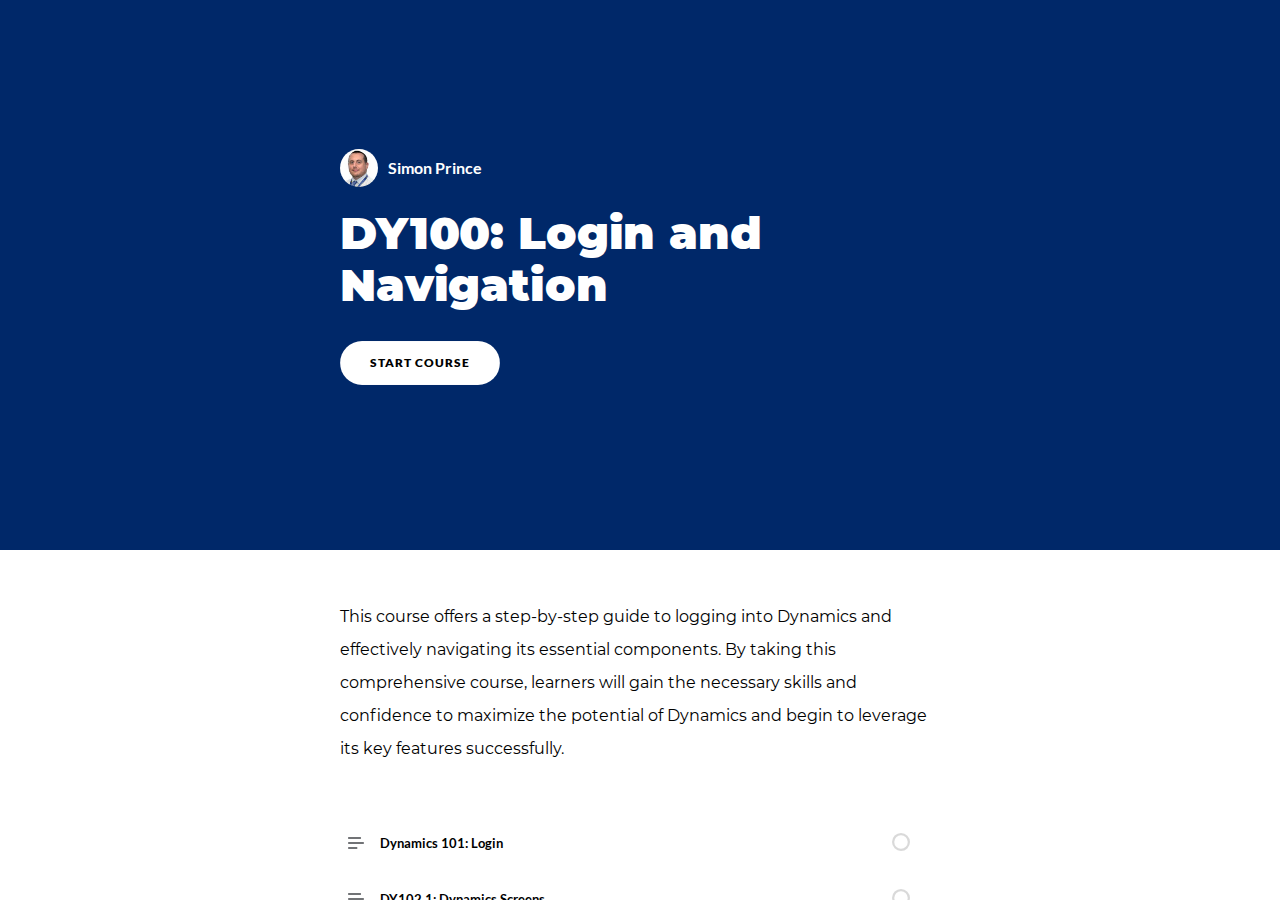
==== index.html @ d66a195f "Interactions" ====
<!DOCTYPE html>
<html lang="en" class="">
  <head>
    <meta http-equiv="X-UA-Compatible" content="IE=edge,chrome=1">
    <meta name="viewport" content="width=device-width, initial-scale=1">
    <meta charset="utf-8">

    <title>DY100: Login and Navigation</title>

    <link type="text/css" rel="stylesheet" href="lib/icomoon.css">
    <script type="text/javascript" src="lib/player-0.0.11.min.js"></script>
    <script type="text/javascript" src="lib/lzwcompress.js"></script>

    <!-- Resize Hack -->
    <script type="text/javascript">
      window.resizeTo(screen.width, screen.height);
    </script>
    
    <!--[if lt IE 9]>
    <script src="//html5shiv.googlecode.com/svn/trunk/html5.js"></script>
    <![endif]-->

    <script id="__ENTRY__" type="application/json">
      {".js":["rise/6231ed1c.js"]}
    </script>

    <script id="__REMOTE_ENTRIES__" type="application/json">
      {"mondrian":{".js":["mondrian/entry.js"]}}
    </script>

    <script>
      (function() {
        function load(manifest) {
          const p = []

          if (manifest['.css'] != null) {
            for (var idx = 0; idx < manifest['.css'].length; idx++) {
              p.push(new Promise((resolve, reject) => {
                var link = document.createElement('link')
                link.onload = resolve
                link.onerror = reject
                link.rel = 'stylesheet'
                link.href = 'lib/' + manifest['.css'][idx]
                document.body.appendChild(link)
              }))
            }
          }

          if (manifest['.js'] != null) {
            for (var idx = 0; idx < manifest['.js'].length; idx++) {
              p.push(new Promise((resolve, reject) => {
                var script = document.createElement('script')
                script.onload = resolve
                script.onerror = reject
                script.src = 'lib/' + manifest['.js'][idx]
                document.body.appendChild(script)
              }))
            }
          }

          return Promise.all(p)
        }

        function __loadEntry() {
          return load(JSON.parse(document.getElementById('__ENTRY__').textContent))
        }

        function __loadRemoteEntry(name) {
          const manifest = JSON.parse(document.getElementById('__REMOTE_ENTRIES__').textContent)
          if (manifest[name] == null) throw new Error(`Missing manifest for remote entry "${name}".`)
          return load(manifest[name])
        }

        window.__loadEntry = __loadEntry
        window.__loadRemoteEntry = __loadRemoteEntry
      })()
    </script>
  </head>
  <body>
    <style>
      .brand--head, .brand--head *   { font-family: 'Montserrat' !important; }
      .brand--body, .brand--body *   { font-family: 'Montserrat' !important; }
      .brand--lhead, .brand--lhead * { font-family: 'Montserrat' !important; }
      .brand--lbody, .brand--lbody * { font-family: 'Montserrat' !important; }
      .brand--ui, .brand--ui *       { font-family: 'Lato' !important; }

      .brand--beforeHead:before { font-family: 'Montserrat' !important; }
      .brand--afterHead:after { font-family: 'Montserrat' !important; }

      .brand--background        { background-color: #002869 !important; }
      .brand--background-all *  { background-color: #002869 !important; }
      .brand--border            { border-color: #002869 !important; }
      .brand--color             { color: #002869 !important; }
      .brand--color-all *       { color: #002869 !important; }
      .brand--shadow            { box-shadow: 0 0 0 0.2rem #002869 !important; }
      .brand--shadow-all *      { box-shadow: 0 0 0 0.2rem #002869 !important; }
      .brand--fill              { fill: #002869 !important; }
      .brand--stroke            { stroke: #002869 !important; }

      .brand--beforeBackground:before { background-color: #002869 !important; }
      .brand--beforeBorder:before     { border-color: #002869 !important; }
      .brand--beforeColor:before      { color: #002869 !important; }

      .brand--afterBackground:after { background-color: #002869 !important; }
      .brand--afterBorder:after     { border-color: #002869 !important; }
      .brand--afterColor:after      { color: #002869 !important; }

      /* should be applied to containers where links
         need to appear in brand color */
      .brand--linkColor a { color: #002869 !important; }

      /* should be applied to containers where links
         need to change to brand color on hover */
      .brand--linkColorHover a:hover { color: #002869 !important; }

      /* should be applied to any single element that
         needs to change color on hover */
      .brand--hoverColor:hover { color: #002869 !important; }

      /* TODO: probably need a way to create a 5-10% darker/lighter color */
      .brand--linkColor a:hover,
      .button.brand--background:hover { opacity: .65 !important; }

      @media (min-width: 47.9375em) { /* 768px */
        .brand--min768--background { background-color: #002869 !important; }
        .brand--min768--border     { border-color: #002869 !important; }
        .brand--min768--color      { color: #002869 !important; }
      }

      @media (max-width: 47.9375em) { /* 768px */
        .brand--max768--background { background-color: #002869 !important; }
        .brand--max768--border     { border-color: #002869 !important; }
        .brand--max768--color      { color: #002869 !important; }
      }
    </style>
    <div id="app"></div>
    <script type="text/javascript">
  (function(root) {
    window.labelSet = {"id":"ScJysyeZPJWNH2zrKbLJcflt","author":"aid|6488e846-7b22-4d20-b55b-e3c681767e3e","name":"English","defaultId":1,"defaultSet":true,"labels":{"result":"result","search":"search","results":"results","quizNext":"NEXT","tabGroup":"Tab","codeGroup":"Code","noResults":"No results for","noteGroup":"Note","quizScore":"Your score","quizStart":"START QUIZ","courseExit":"EXIT COURSE","courseHome":"Home","lessonName":"Lesson","quizSubmit":"SUBMIT","quoteGroup":"Quote","salutation":"👋 Bye!","a11yPDFIcon":"PDF file","a11yPPTIcon":"PowerPoint presentation","a11yRTFIcon":"Rich Text File","a11yZipIcon":"Zip file","buttonGroup":"Button","courseStart":"START COURSE","embedViewOn":"VIEW ON","exitMessage":"You may now leave this page.","quizCorrect":"Correct","quizPassing":"PASSING","quizRestart":"Restart","quizResults":"Quiz Results","a11yFileIcon":"File","a11yWordIcon":"Microsoft Word document","courseResume":"RESUME COURSE","processStart":"START","processSwipe":"Swipe to continue","quizContinue":"Continue","quizQuestion":"Question","a11yBlockCode":"Code","a11yExcelIcon":"Microsoft Excel spreadsheet","a11yMediaPlay":"Play","a11yMediaSeek":"Seek","a11yZoomImage":"Zoom image","courseDetails":"DETAILS","embedReadMore":"Read more","feedbackGroup":"Feedback","quizIncorrect":"Incorrect","quizTakeAgain":"TAKE AGAIN","sortingReplay":"REPLAY","a11yAnswerLive":"Your answer","a11yBlockEmbed":"Embedded Content","a11yMediaPause":"Pause","a11yPageMarker":"Top of page","a11yQuizFailed":"Failed","a11yQuizPassed":"Passed","a11ySearchOpen":"Open search menu","accordionGroup":"Accordion","embedLinkGroup":"Embedded web content","lessonComplete":"COMPLETE","statementGroup":"Statement","storylineGroup":"Storyline","a11yCorrectLive":"Correct answer","a11ySearchClose":"Close search menu","a11ySearchInput":"Search","a11yUnzoomImage":"Unzoom image","attachmentGroup":"File Attachment","embedPhotoGroup":"Embedded photo","embedVideoGroup":"Embedded video","playButtonLabel":"Play","processComplete":"Complete","processLandmark":"Process","processNextStep":"NEXT STEP","processStepName":"Step","seekSliderLabel":"Seek","sortingLandmark":"Sorting Activity","a11yAuthorPrefix":"By","a11yCarouselNext":"Next","a11yQuizFeedback":"Feedback","audioPlayerGroup":"Audio player","buttonStackGroup":"Button stack","embedPlayerGroup":"Embedded media player","lessonRestricted":"Lessons must be completed in order","pauseButtonLabel":"Pause","scenarioComplete":"Scenario Complete!","scenarioContinue":"CONTINUE","scenarioTryAgain":"TRY AGAIN","textOnImageGroup":"Text on image","timelineLandmark":"Timeline","urlEmbedLandmark":"URL/Embed","videoPlayerGroup":"Video player","a11yBlockChartBar":"Bar chart","a11yBlockChartPie":"Pie chart","a11yBlockTimeline":"Timeline","a11yRestrictedNav":"This lesson is currently unavailable","blocksClickToFlip":"Click to flip","blocksPreposition":"of","bulletedListGroup":"Bulleted list","checkboxListGroup":"Checkbox list","imageAndTextGroup":"Image and text","imageGalleryGroup":"Image gallery","lessonPreposition":"of","numberedListGroup":"Numbered list","processLessonName":"Lesson","processStartAgain":"START AGAIN","scenarioStartOver":"START OVER","a11yBlockChartLine":"Line chart","a11yBlockStoryline":"Storyline","courseSkipToLesson":"SKIP TO LESSON","flashcardBackLabel":"Flashcard back","flashcardGridGroup":"Flashcard grid","nextFlashCardLabel":"Next flashcard","a11yRegionNavLesson":"Navigation menu","a11yStatusContinued":"Continued","flashcardFrontLabel":"Flashcard front","flashcardStackGroup":"Flashcard stack","knowledgeCheckGroup":"Knowledge check","sortingCardsCorrect":"Cards Correct","a11yCarouselPrevious":"Previous","a11yGroupAudioPlayer":"Audio player","a11yGroupVideoPlayer":"Video player","a11yRegionMainLesson":"Lesson content","hamburgerButtonLabel":"Course Overview Sidebar","numberedDividerGroup":"Numbered divider","a11yRegionNavOverview":"Table of contents","lessonContentLandmark":"Lesson Content","lessonSidebarLandmark":"Lesson Sidebar","quizAnswerPlaceholder":"Type your answer here","a11yBlockFlashcardBack":"Back of card","a11yBlockFlashcardGrid":"Flashcard grid","a11yBlockQuoteCarousel":"Quote Carousel","a11yNavigationMenuOpen":"Open navigation menu","a11yRegionMainOverview":"Course overview","labeledGraphicLandmark":"Labeled Graphic","previousFlashCardLabel":"Previous flashcard","processStepPreposition":"of","a11yBlockFlashcardFront":"Front of card","a11yBlockFlashcardStack":"Flashcard carousel","a11yBlockKnowledgeCheck":"Knowledge check","a11yLabeledGraphicBlock":"Labeled graphic","a11yLabeledGraphicIconX":"X","a11yNavigationMenuClose":"Close navigation menu","overviewPageTitleSuffix":"Overview","quizAcceptableResponses":"Acceptable responses","quizRequirePassingScore":"Must pass quiz before continuing","timelineCardGroupPrefix":"Timeline Card","a11yBlockKnowledgeCheckM":"Knowledge check: Matching","a11yLabeledGraphicViewed":"Viewed","a11yBlockKnowledgeCheckMC":"Knowledge check: Multiple choice","a11yBlockKnowledgeCheckMR":"Knowledge check: Multiple response","a11yLabeledGraphicIconDot":"Dot","a11yLabeledGraphicIconPin":"Map pin","labeledGraphicBubbleLabel":"Labeled graphic bubble","labeledGraphicMarkerLabel":"Labeled graphic marker","a11yBlockKnowledgeCheckFIB":"Knowledge check: Fill in the blank","a11yLabeledGraphicIconPlus":"Plus","a11yLabeledGraphicUnviewed":"Not viewed","a11yLabeledGraphicIconCheck":"Check mark","a11yLabeledGraphicIconHeart":"Heart","a11yStatusAdditionalContent":"Additional content has been loaded","a11yLabeledGraphicIconArrowUp":"Up arrow","labeledGraphicNextMarkerLabel":"Next marker","a11yLabeledGraphicButtonMarker":"Marker","a11yLabeledGraphicIconQuestion":"Question mark","a11yQuizReviewCorrectlyChecked":"Correctly checked","a11yLabeledGraphicIconArrowDown":"Down arrow","a11yLabeledGraphicIconArrowLeft":"Left arrow","a11yQuizReviewCorrectlySelected":"Correctly selected","a11yLabeledGraphicIconArrowRight":"Right arrow","a11yQuizReviewCorrectlyUnchecked":"Correctly unchecked","a11yQuizReviewIncorrectlyChecked":"Incorrectly checked","a11yLabeledGraphicIconArrowUpLeft":"Up left arrow","a11yLabeledGraphicIconInformation":"Information","a11yQuizReviewCorrectlyUnselected":"Correctly unselected","a11yQuizReviewIncorrectlySelected":"Incorrectly selected","labeledGraphicPreviousMarkerLabel":"Previous marker","a11yLabeledGraphicIconArrowUpRight":"Up right arrow","a11yQuizReviewIncorrectlyUnchecked":"Incorrectly unchecked","a11yLabeledGraphicIconArrowDownLeft":"Down left arrow","a11yQuizReviewIncorrectlyUnselected":"Incorrectly unselected","a11yLabeledGraphicIconArrowDownRight":"Down right arrow","progressPieUnstarted":"Unstarted","progressPieCompleted":"Completed","progressPieClickToComplete":"Click to complete","progressPieClickToReset":"Click to reset","progressPieQuizFailed":"Failed"},"deleted":false,"createdAt":"2023-03-03T09:32:58.593Z","updatedAt":"2023-03-03T09:32:58.593Z","iso639Code":"en","transferredAt":null};
    window.courseData = "[base64]/[base64]/[base64]/[base64]";
    window.partnerContent = [];

    function isExport() {
      return true;
    }

    function resolvePath(path) {
      return ('assets/').concat(path);
    }

    function resolveFontPath(font) {
      return ('lib/fonts/').concat(font.key.split('/').reverse()[0]);
    }

    root.Runtime = {
      isExport: isExport,
      resolvePath: resolvePath,
      resolveFontPath: resolveFontPath
    };
  }(window));
</script>

    
    <script>__loadEntry()</script>
    
  </body>
</html>
---- lib/icomoon.css ----
@font-face {
	font-family: 'icomoon';
	src:  url('fonts/icomoon.ttf') format('truetype'),
				url('fonts/icomoon.woff') format('woff');
	font-weight: normal;
	font-style: normal;
}

[class^="icon-"], [class*=" icon-"] {
	/* use !important to prevent issues with browser extensions that change fonts */
	font-family: 'icomoon' !important;
	speak: none;
	font-style: normal;
	font-weight: normal;
	font-variant: normal;
	text-transform: none;
	line-height: 1;

	/* Better Font Rendering =========== */
	-webkit-font-smoothing: antialiased;
	-moz-osx-font-smoothing: grayscale;
}

.icon-edit-author-name:before {
	content: "\e976";
}
.icon-lock:before {
	content: "\e977";
}
.icon-checkmark-valid:before {
	content: "\e95d";
}
.icon-close-media-panel:before {
	content: "\e95e";
}
.icon-trash4:before {
	content: "\e95f";
}
.icon-x-invalid-url:before {
	content: "\e960";
}
.icon-attach2:before {
	content: "\e961";
}
.icon-bold:before {
	content: "\e962";
}
.icon-fontcolor:before {
	content: "\e963";
}
.icon-fontsize:before {
	content: "\e964";
}
.icon-italic:before {
	content: "\e965";
}
.icon-link:before {
	content: "\e966";
}
.icon-orderedlist:before {
	content: "\e967";
}
.icon-quote:before {
	content: "\e968";
}
.icon-unorderedlist:before {
	content: "\e969";
}
.icon-feedback:before {
	content: "\e910";
}
.icon-review:before {
	content: "\e911";
}
.icon-customizable:before {
	content: "\e908";
}
.icon-design:before {
	content: "\e909";
}
.icon-interactions:before {
	content: "\e90a";
}
.icon-questions:before {
	content: "\e90b";
}
.icon-scenarios2:before {
	content: "\e90c";
}
.icon-slides:before {
	content: "\e90d";
}
.icon-desktop:before {
	content: "\e902";
}
.icon-expressions:before {
	content: "\e903";
}
.icon-poses:before {
	content: "\e904";
}
.icon-retina:before {
	content: "\e905";
}
.icon-scenarios:before {
	content: "\e906";
}
.icon-transparency:before {
	content: "\e907";
}
.icon-Master-01:before {
	content: "\e934";
}
.icon-Master-02:before {
	content: "\e93a";
}
.icon-Master-03:before {
	content: "\e939";
}
.icon-Master-04:before {
	content: "\e936";
}
.icon-Master-05:before {
	content: "\e93b";
}
.icon-Master-06:before {
	content: "\e935";
}
.icon-Master-07:before {
	content: "\e937";
}
.icon-Master-08:before {
	content: "\e938";
}
.icon-Master-09:before {
	content: "\e922";
}
.icon-Master-10:before {
	content: "\e926";
}
.icon-Master-11:before {
	content: "\e924";
}
.icon-Master-12:before {
	content: "\e928";
}
.icon-Master-13:before {
	content: "\e923";
}
.icon-Master-14:before {
	content: "\e925";
}
.icon-Master-15:before {
	content: "\e929";
}
.icon-Master-16:before {
	content: "\e927";
}
.icon-Master-17:before {
	content: "\e92b";
}
.icon-Master-18:before {
	content: "\e92c";
}
.icon-Master-19:before {
	content: "\e92d";
}
.icon-Master-20:before {
	content: "\e92e";
}
.icon-Master-21:before {
	content: "\e92f";
}
.icon-Master-22:before {
	content: "\e930";
}
.icon-Master-23:before {
	content: "\e931";
}
.icon-Master-24:before {
	content: "\e932";
}
.icon-Master-25:before {
	content: "\e933";
}
.icon-Master-26:before {
	content: "\e92a";
}
.icon-check-circle:before {
	content: "\e803";
}
.icon-trash:before {
	content: "\e804";
}
.icon-rotation:before {
	content: "\e91a";
}
.icon-vector:before {
	content: "\e91b";
}
.icon-mute:before {
	content: "\e90e";
}
.icon-volume:before {
	content: "\e90f";
}
.icon-logo:before {
	content: "\e805";
}
.icon-share:before {
	content: "\e801";
}
.icon-sorting:before {
	content: "\e91c";
}
.icon-more:before {
	content: "\e91d";
}
.icon-copy:before {
	content: "\e951";
}
.icon-clock:before {
	content: "\e915";
}
.icon-quotes-left:before {
	content: "\e918";
}
.icon-list-numbered:before {
	content: "\e916";
}
.icon-list2:before {
	content: "\e917";
}
.icon-plus:before {
	content: "\e60a";
}
.icon-info:before {
	content: "\e974";
}
.icon-cross:before {
	content: "\e913";
}
.icon-checkmark:before {
	content: "\e975";
}
.icon-arrow-up2:before {
	content: "\e959";
}
.icon-arrow-down2:before {
	content: "\e95a";
}
.icon-sort-alpha-asc:before {
	content: "\e912";
}
.icon-rtf:before {
	content: "\e94b";
}
.icon-doc:before {
	content: "\e94a";
}
.icon-pdf:before {
	content: "\e94c";
}
.icon-ppt:before {
	content: "\e94d";
}
.icon-file:before {
	content: "\e94e";
}
.icon-xls:before {
	content: "\e94f";
}
.icon-zip:before {
	content: "\e950";
}
.icon-file-alt:before {
	content: "\e944";
}
.icon-doc-alt:before {
	content: "\e943";
}
.icon-pdf-alt:before {
	content: "\e945";
}
.icon-ppt-alt:before {
	content: "\e946";
}
.icon-rtf-alt:before {
	content: "\e947";
}
.icon-xls-alt:before {
	content: "\e948";
}
.icon-zip-alt:before {
	content: "\e949";
}
.icon-attach:before {
	content: "\e942";
}
.icon-reload:before {
	content: "\e941";
}
.icon-trash2:before {
	content: "\e60d";
}
.icon-arrow-left:before {
	content: "\e608";
}
.icon-arrow-right:before {
	content: "\e609";
}
.icon-check-alt:before {
	content: "\e606";
}
.icon-password-view:before {
	content: "\e972";
}
.icon-password-hide:before {
	content: "\e973";
}
.icon-view-grid:before {
	content: "\e96c";
}
.icon-grid-view:before {
	content: "\e96c";
}
.icon-view-list:before {
	content: "\e96d";
}
.icon-list-view:before {
	content: "\e96d";
}
.icon-blocks:before {
	content: "\e95b";
}
.icon-list3:before {
	content: "\e95c";
}
.icon-export:before {
	content: "\e958";
}
.icon-screencast:before {
	content: "\e957";
}
.icon-cursor:before {
	content: "\e956";
}
.icon-documents:before {
	content: "\e952";
}
.icon-duplicate:before {
	content: "\e952";
}
.icon-trash3:before {
	content: "\e953";
}
.icon-Article:before {
	content: "\e93c";
}
.icon-Interaction:before {
	content: "\e93d";
}
.icon-Quiz:before {
	content: "\e93e";
}
.icon-Video:before {
	content: "\e93f";
}
.icon-trashcan:before {
	content: "\e921";
}
.icon-marker_style:before {
	content: "\e920";
}
.icon-photo:before {
	content: "\e91f";
}
.icon-microphone:before {
	content: "\e91e";
}
.icon-plus2:before {
	content: "\e800";
}
.icon-processing:before {
	content: "\e607";
}
.icon-menu:before {
	content: "\e602";
}
.icon-headset:before {
	content: "\e603";
}
.icon-list:before {
	content: "\e604";
}
.icon-video:before {
	content: "\e605";
}
.icon-mail:before {
	content: "\e954";
}
.icon-remove:before {
	content: "\e955";
}
.icon-up-level-2:before {
	content: "\e96e";
}
.icon-up-level-list-2:before {
	content: "\e96f";
}
.icon-plus-circle:before {
	content: "\e802";
}
.icon-up-level:before {
	content: "\e970";
}
.icon-up-level-list:before {
	content: "\e971";
}
.icon-eye:before {
	content: "\e96b";
}
.icon-tick:before {
	content: "\e900";
}
.icon-check:before {
	content: "\e901";
}
.icon-link-alt:before {
	content: "\e919";
}
.icon-chevron-down:before {
	content: "\e60b";
}
.icon-chevron-up:before {
	content: "\e60c";
}
.icon-chevron-left:before {
	content: "\e600";
}
.icon-chevron:before {
	content: "\e601";
}
.icon-chevron-right:before {
	content: "\e601";
}
.icon-close-small:before {
	content: "\e940";
}
.icon-pie-chart:before {
	content: "\e914";
}
.icon-alert:before {
	content: "\e96a";
}
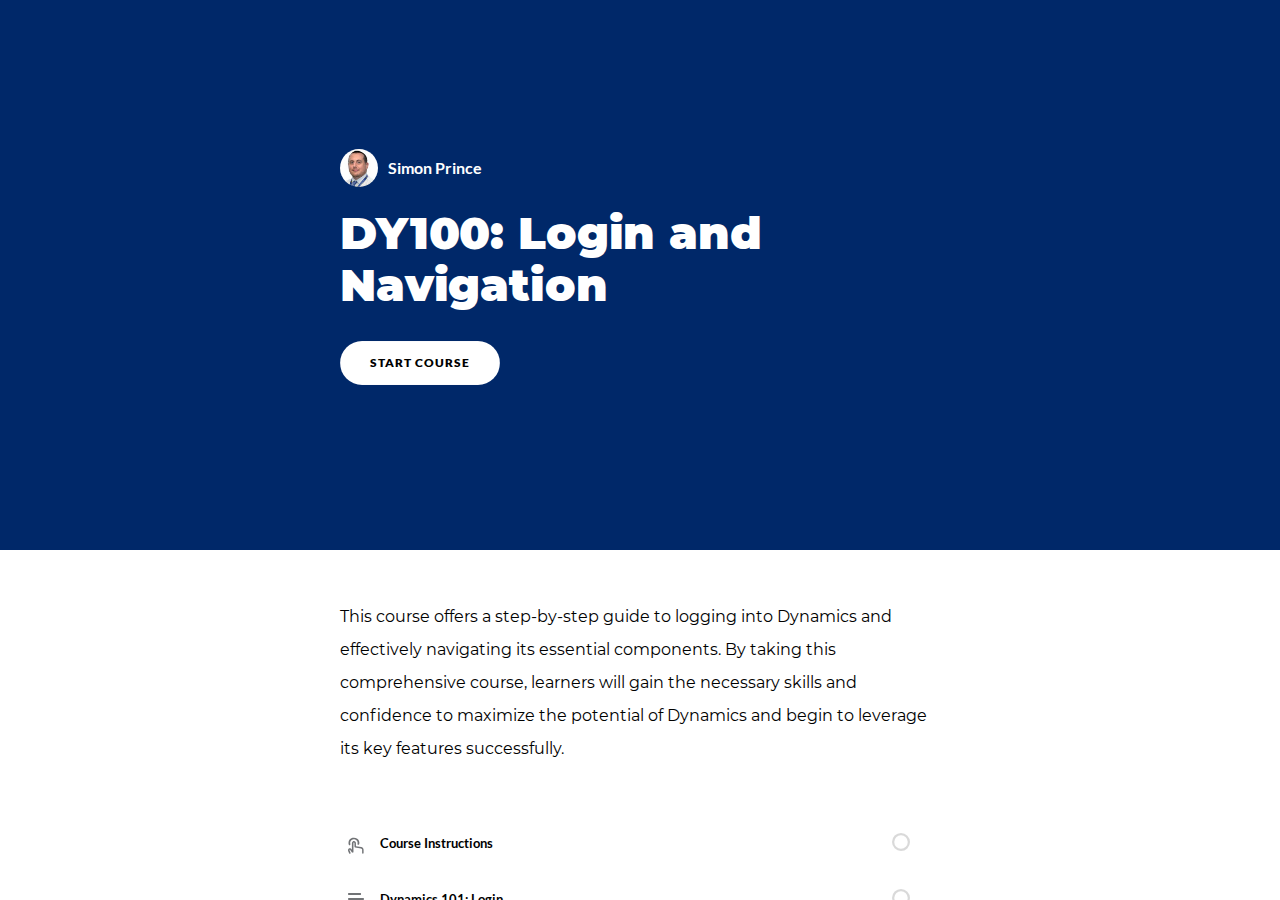
==== commit c04e0190: "Important Task Update" ====
--- a/index.html
+++ b/index.html
@@ -21,7 +21,7 @@
     <![endif]-->
 
     <script id="__ENTRY__" type="application/json">
-      {".js":["rise/6231ed1c.js"]}
+      {".js":["rise/0a77ea4e.js"]}
     </script>
 
     <script id="__REMOTE_ENTRIES__" type="application/json">
@@ -30,7 +30,9 @@
 
     <script>
       (function() {
-        function load(manifest) {
+        const jsonp = {}
+
+        function loadModule(manifest) {
           const p = []
 
           if (manifest['.css'] != null) {
@@ -61,83 +63,73 @@
           return Promise.all(p)
         }
 
+        function deserialize(str) {
+          const buffer = Uint8Array.from(atob(str), c => c.charCodeAt(0))
+          const json = new TextDecoder().decode(buffer)
+          const result = JSON.parse(json)
+          return result
+        }
+
         function __loadEntry() {
-          return load(JSON.parse(document.getElementById('__ENTRY__').textContent))
+          return loadModule(JSON.parse(document.getElementById('__ENTRY__').textContent))
         }
 
         function __loadRemoteEntry(name) {
           const manifest = JSON.parse(document.getElementById('__REMOTE_ENTRIES__').textContent)
           if (manifest[name] == null) throw new Error(`Missing manifest for remote entry "${name}".`)
-          return load(manifest[name])
+          return loadModule(manifest[name])
+        }
+        
+        async function __loadJsonp(id, path) {
+          try {
+            return await new Promise((resolve, reject) => {
+              try {
+                jsonp[id] = resolve
+                const script = document.createElement('script')
+                script.onerror = reject
+                script.src = `./${path}`
+                document.head.appendChild(script)
+              } catch (err) {
+                reject(err)
+              }
+            })
+          } finally {
+            delete jsonp[id]
+          }
+        }
+
+        function __resolveJsonp(id, data) {
+          const resolve = jsonp[id]
+          if (typeof resolve !== 'function') {
+            throw new Error(`Could not load JSONP "${id}"`)
+          }
+          resolve(data)
+        }
+
+        async function __fetchCourse(name) {
+          name = name ?? window.i18n.default
+          if (!window.i18n.available.includes(name)) {
+            console.warn(`Could not load locale "${name}"`)
+            name = window.i18n.available[0]
+          }
+          const encoded = await __loadJsonp(`course:${name}`, `locales/${name}.js`)
+          const courseData = deserialize(encoded)
+          return courseData
         }
 
         window.__loadEntry = __loadEntry
         window.__loadRemoteEntry = __loadRemoteEntry
+        window.__loadJsonp = __loadJsonp
+        window.__resolveJsonp = __resolveJsonp
+        window.__fetchCourse = __fetchCourse
       })()
     </script>
   </head>
   <body>
-    <style>
-      .brand--head, .brand--head *   { font-family: 'Montserrat' !important; }
-      .brand--body, .brand--body *   { font-family: 'Montserrat' !important; }
-      .brand--lhead, .brand--lhead * { font-family: 'Montserrat' !important; }
-      .brand--lbody, .brand--lbody * { font-family: 'Montserrat' !important; }
-      .brand--ui, .brand--ui *       { font-family: 'Lato' !important; }
-
-      .brand--beforeHead:before { font-family: 'Montserrat' !important; }
-      .brand--afterHead:after { font-family: 'Montserrat' !important; }
-
-      .brand--background        { background-color: #002869 !important; }
-      .brand--background-all *  { background-color: #002869 !important; }
-      .brand--border            { border-color: #002869 !important; }
-      .brand--color             { color: #002869 !important; }
-      .brand--color-all *       { color: #002869 !important; }
-      .brand--shadow            { box-shadow: 0 0 0 0.2rem #002869 !important; }
-      .brand--shadow-all *      { box-shadow: 0 0 0 0.2rem #002869 !important; }
-      .brand--fill              { fill: #002869 !important; }
-      .brand--stroke            { stroke: #002869 !important; }
-
-      .brand--beforeBackground:before { background-color: #002869 !important; }
-      .brand--beforeBorder:before     { border-color: #002869 !important; }
-      .brand--beforeColor:before      { color: #002869 !important; }
-
-      .brand--afterBackground:after { background-color: #002869 !important; }
-      .brand--afterBorder:after     { border-color: #002869 !important; }
-      .brand--afterColor:after      { color: #002869 !important; }
-
-      /* should be applied to containers where links
-         need to appear in brand color */
-      .brand--linkColor a { color: #002869 !important; }
-
-      /* should be applied to containers where links
-         need to change to brand color on hover */
-      .brand--linkColorHover a:hover { color: #002869 !important; }
-
-      /* should be applied to any single element that
-         needs to change color on hover */
-      .brand--hoverColor:hover { color: #002869 !important; }
-
-      /* TODO: probably need a way to create a 5-10% darker/lighter color */
-      .brand--linkColor a:hover,
-      .button.brand--background:hover { opacity: .65 !important; }
-
-      @media (min-width: 47.9375em) { /* 768px */
-        .brand--min768--background { background-color: #002869 !important; }
-        .brand--min768--border     { border-color: #002869 !important; }
-        .brand--min768--color      { color: #002869 !important; }
-      }
-
-      @media (max-width: 47.9375em) { /* 768px */
-        .brand--max768--background { background-color: #002869 !important; }
-        .brand--max768--border     { border-color: #002869 !important; }
-        .brand--max768--color      { color: #002869 !important; }
-      }
-    </style>
     <div id="app"></div>
     <script type="text/javascript">
   (function(root) {
-    window.labelSet = {"id":"ScJysyeZPJWNH2zrKbLJcflt","author":"aid|6488e846-7b22-4d20-b55b-e3c681767e3e","name":"English","defaultId":1,"defaultSet":true,"labels":{"result":"result","search":"search","results":"results","quizNext":"NEXT","tabGroup":"Tab","codeGroup":"Code","noResults":"No results for","noteGroup":"Note","quizScore":"Your score","quizStart":"START QUIZ","courseExit":"EXIT COURSE","courseHome":"Home","lessonName":"Lesson","quizSubmit":"SUBMIT","quoteGroup":"Quote","salutation":"👋 Bye!","a11yPDFIcon":"PDF file","a11yPPTIcon":"PowerPoint presentation","a11yRTFIcon":"Rich Text File","a11yZipIcon":"Zip file","buttonGroup":"Button","courseStart":"START COURSE","embedViewOn":"VIEW ON","exitMessage":"You may now leave this page.","quizCorrect":"Correct","quizPassing":"PASSING","quizRestart":"Restart","quizResults":"Quiz Results","a11yFileIcon":"File","a11yWordIcon":"Microsoft Word document","courseResume":"RESUME COURSE","processStart":"START","processSwipe":"Swipe to continue","quizContinue":"Continue","quizQuestion":"Question","a11yBlockCode":"Code","a11yExcelIcon":"Microsoft Excel spreadsheet","a11yMediaPlay":"Play","a11yMediaSeek":"Seek","a11yZoomImage":"Zoom image","courseDetails":"DETAILS","embedReadMore":"Read more","feedbackGroup":"Feedback","quizIncorrect":"Incorrect","quizTakeAgain":"TAKE AGAIN","sortingReplay":"REPLAY","a11yAnswerLive":"Your answer","a11yBlockEmbed":"Embedded Content","a11yMediaPause":"Pause","a11yPageMarker":"Top of page","a11yQuizFailed":"Failed","a11yQuizPassed":"Passed","a11ySearchOpen":"Open search menu","accordionGroup":"Accordion","embedLinkGroup":"Embedded web content","lessonComplete":"COMPLETE","statementGroup":"Statement","storylineGroup":"Storyline","a11yCorrectLive":"Correct answer","a11ySearchClose":"Close search menu","a11ySearchInput":"Search","a11yUnzoomImage":"Unzoom image","attachmentGroup":"File Attachment","embedPhotoGroup":"Embedded photo","embedVideoGroup":"Embedded video","playButtonLabel":"Play","processComplete":"Complete","processLandmark":"Process","processNextStep":"NEXT STEP","processStepName":"Step","seekSliderLabel":"Seek","sortingLandmark":"Sorting Activity","a11yAuthorPrefix":"By","a11yCarouselNext":"Next","a11yQuizFeedback":"Feedback","audioPlayerGroup":"Audio player","buttonStackGroup":"Button stack","embedPlayerGroup":"Embedded media player","lessonRestricted":"Lessons must be completed in order","pauseButtonLabel":"Pause","scenarioComplete":"Scenario Complete!","scenarioContinue":"CONTINUE","scenarioTryAgain":"TRY AGAIN","textOnImageGroup":"Text on image","timelineLandmark":"Timeline","urlEmbedLandmark":"URL/Embed","videoPlayerGroup":"Video player","a11yBlockChartBar":"Bar chart","a11yBlockChartPie":"Pie chart","a11yBlockTimeline":"Timeline","a11yRestrictedNav":"This lesson is currently unavailable","blocksClickToFlip":"Click to flip","blocksPreposition":"of","bulletedListGroup":"Bulleted list","checkboxListGroup":"Checkbox list","imageAndTextGroup":"Image and text","imageGalleryGroup":"Image gallery","lessonPreposition":"of","numberedListGroup":"Numbered list","processLessonName":"Lesson","processStartAgain":"START AGAIN","scenarioStartOver":"START OVER","a11yBlockChartLine":"Line chart","a11yBlockStoryline":"Storyline","courseSkipToLesson":"SKIP TO LESSON","flashcardBackLabel":"Flashcard back","flashcardGridGroup":"Flashcard grid","nextFlashCardLabel":"Next flashcard","a11yRegionNavLesson":"Navigation menu","a11yStatusContinued":"Continued","flashcardFrontLabel":"Flashcard front","flashcardStackGroup":"Flashcard stack","knowledgeCheckGroup":"Knowledge check","sortingCardsCorrect":"Cards Correct","a11yCarouselPrevious":"Previous","a11yGroupAudioPlayer":"Audio player","a11yGroupVideoPlayer":"Video player","a11yRegionMainLesson":"Lesson content","hamburgerButtonLabel":"Course Overview Sidebar","numberedDividerGroup":"Numbered divider","a11yRegionNavOverview":"Table of contents","lessonContentLandmark":"Lesson Content","lessonSidebarLandmark":"Lesson Sidebar","quizAnswerPlaceholder":"Type your answer here","a11yBlockFlashcardBack":"Back of card","a11yBlockFlashcardGrid":"Flashcard grid","a11yBlockQuoteCarousel":"Quote Carousel","a11yNavigationMenuOpen":"Open navigation menu","a11yRegionMainOverview":"Course overview","labeledGraphicLandmark":"Labeled Graphic","previousFlashCardLabel":"Previous flashcard","processStepPreposition":"of","a11yBlockFlashcardFront":"Front of card","a11yBlockFlashcardStack":"Flashcard carousel","a11yBlockKnowledgeCheck":"Knowledge check","a11yLabeledGraphicBlock":"Labeled graphic","a11yLabeledGraphicIconX":"X","a11yNavigationMenuClose":"Close navigation menu","overviewPageTitleSuffix":"Overview","quizAcceptableResponses":"Acceptable responses","quizRequirePassingScore":"Must pass quiz before continuing","timelineCardGroupPrefix":"Timeline Card","a11yBlockKnowledgeCheckM":"Knowledge check: Matching","a11yLabeledGraphicViewed":"Viewed","a11yBlockKnowledgeCheckMC":"Knowledge check: Multiple choice","a11yBlockKnowledgeCheckMR":"Knowledge check: Multiple response","a11yLabeledGraphicIconDot":"Dot","a11yLabeledGraphicIconPin":"Map pin","labeledGraphicBubbleLabel":"Labeled graphic bubble","labeledGraphicMarkerLabel":"Labeled graphic marker","a11yBlockKnowledgeCheckFIB":"Knowledge check: Fill in the blank","a11yLabeledGraphicIconPlus":"Plus","a11yLabeledGraphicUnviewed":"Not viewed","a11yLabeledGraphicIconCheck":"Check mark","a11yLabeledGraphicIconHeart":"Heart","a11yStatusAdditionalContent":"Additional content has been loaded","a11yLabeledGraphicIconArrowUp":"Up arrow","labeledGraphicNextMarkerLabel":"Next marker","a11yLabeledGraphicButtonMarker":"Marker","a11yLabeledGraphicIconQuestion":"Question mark","a11yQuizReviewCorrectlyChecked":"Correctly checked","a11yLabeledGraphicIconArrowDown":"Down arrow","a11yLabeledGraphicIconArrowLeft":"Left arrow","a11yQuizReviewCorrectlySelected":"Correctly selected","a11yLabeledGraphicIconArrowRight":"Right arrow","a11yQuizReviewCorrectlyUnchecked":"Correctly unchecked","a11yQuizReviewIncorrectlyChecked":"Incorrectly checked","a11yLabeledGraphicIconArrowUpLeft":"Up left arrow","a11yLabeledGraphicIconInformation":"Information","a11yQuizReviewCorrectlyUnselected":"Correctly unselected","a11yQuizReviewIncorrectlySelected":"Incorrectly selected","labeledGraphicPreviousMarkerLabel":"Previous marker","a11yLabeledGraphicIconArrowUpRight":"Up right arrow","a11yQuizReviewIncorrectlyUnchecked":"Incorrectly unchecked","a11yLabeledGraphicIconArrowDownLeft":"Down left arrow","a11yQuizReviewIncorrectlyUnselected":"Incorrectly unselected","a11yLabeledGraphicIconArrowDownRight":"Down right arrow","progressPieUnstarted":"Unstarted","progressPieCompleted":"Completed","progressPieClickToComplete":"Click to complete","progressPieClickToReset":"Click to reset","progressPieQuizFailed":"Failed"},"deleted":false,"createdAt":"2023-03-03T09:32:58.593Z","updatedAt":"2023-03-03T09:32:58.593Z","iso639Code":"en","transferredAt":null};
-    window.courseData = "[base64]/[base64]/[base64]/[base64]";
+    window.i18n = {"available":["und"],"default":"und"};
     window.partnerContent = [];
 
     function isExport() {
@@ -152,7 +144,13 @@
       return ('lib/fonts/').concat(font.key.split('/').reverse()[0]);
     }
 
+    function fetchAvailableLocales() {
+      return window.i18n
+    }
+
     root.Runtime = {
+      fetch: window.__fetchCourse,
+      fetchAvailableLocales: fetchAvailableLocales,
       isExport: isExport,
       resolvePath: resolvePath,
       resolveFontPath: resolveFontPath
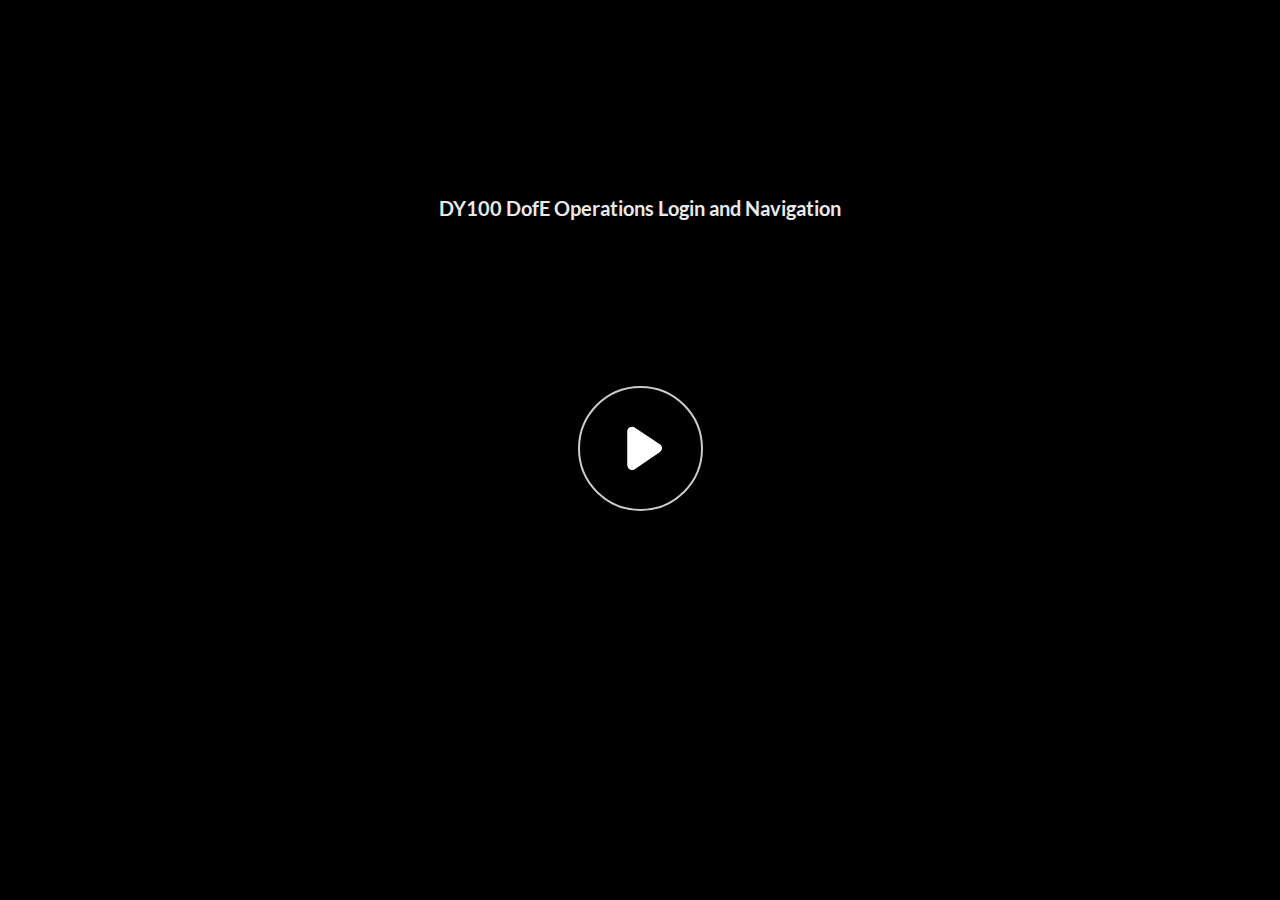
==== commit edc2950e: "Slight Change" ====
--- a/index.html
+++ b/index.html
@@ -1,165 +1,461 @@
-<!DOCTYPE html>
-<html lang="en" class="">
-  <head>
-    <meta http-equiv="X-UA-Compatible" content="IE=edge,chrome=1">
-    <meta name="viewport" content="width=device-width, initial-scale=1">
-    <meta charset="utf-8">
-
-    <title>DY100: Login and Navigation</title>
-
-    <link type="text/css" rel="stylesheet" href="lib/icomoon.css">
-    <script type="text/javascript" src="lib/player-0.0.11.min.js"></script>
-    <script type="text/javascript" src="lib/lzwcompress.js"></script>
-
-    <!-- Resize Hack -->
-    <script type="text/javascript">
-      window.resizeTo(screen.width, screen.height);
-    </script>
-    
-    <!--[if lt IE 9]>
-    <script src="//html5shiv.googlecode.com/svn/trunk/html5.js"></script>
-    <![endif]-->
-
-    <script id="__ENTRY__" type="application/json">
-      {".js":["rise/0a77ea4e.js"]}
-    </script>
-
-    <script id="__REMOTE_ENTRIES__" type="application/json">
-      {"mondrian":{".js":["mondrian/entry.js"]}}
-    </script>
-
-    <script>
-      (function() {
-        const jsonp = {}
-
-        function loadModule(manifest) {
-          const p = []
-
-          if (manifest['.css'] != null) {
-            for (var idx = 0; idx < manifest['.css'].length; idx++) {
-              p.push(new Promise((resolve, reject) => {
-                var link = document.createElement('link')
-                link.onload = resolve
-                link.onerror = reject
-                link.rel = 'stylesheet'
-                link.href = 'lib/' + manifest['.css'][idx]
-                document.body.appendChild(link)
-              }))
+﻿<!doctype html>
+<html lang="en-US">
+<head>
+  <meta charset="utf-8">
+  <!-- Created using Storyline 360 - http://www.articulate.com  -->
+  <!-- version: 3.82.31354.0 -->
+  <title>DY100 DofE Operations Login and Navigation</title>
+  <meta http-equiv="x-ua-compatible" content="IE=edge"/>
+  <meta name="viewport" content="width=device-width,initial-scale=1,user-scalable=no,shrink-to-fit=no,minimal-ui"/>
+  <meta name="apple-mobile-web-app-capable" content="yes"/>
+  <style>
+    html, body { height: 100%; padding: 0; margin: 0 }
+    #app { height: 100%; width: 100%; }
+  </style>
+
+  <script>
+    window.DS = {};
+    window.globals = {
+      DATA_PATH_BASE: '',
+      HAS_FRAME: true,
+      HAS_SLIDE: true,
+
+      lmsPresent: false,
+      tinCanPresent: false,
+      cmi5Present: false,
+      aoSupport: false,
+      scale: 'noscale',
+      captureRc: false,
+      browserSize: 'optimal',
+      bgColor: '#FFFFFF',
+      features: 'BackgroundAudioTriggers,BackgroundAudioVolumeVariable,ConnectionMessages,DropIn1,DropIn2,DropIn3,DropIn4,DropIn5,LayerPresentAsDialog,MultiLineTextEntry,MultipleQuizTracking,PlayerTooltips,UpdatedThemeEditor',
+      themeName: 'unified',
+      preloaderColor: '#8C8C8C',
+      suppressAnalytics: false,
+      productChannel: 'stable',
+      publishSource: 'storyline',
+      aid: 'aid|6488e846-7b22-4d20-b55b-e3c681767e3e',
+      cid: '41dad696-2b6f-4eda-9781-588b8cbcd703',
+      playerVersion: '3.82.31354.0',
+      publishTimestamp: '2023-12-05T09:51:32.9528240Z',
+      maxIosVideoElements: 10,
+      connectionSettings: { message: 'You%20are%20offline.%20Trying%20to%20reconnect...', useDarkTheme: true, mode: 'disabled' },
+
+      
+      parseParams: function(qs) {
+        if (window.globals.parsedParams != null) {
+          return window.globals.parsedParams;
+        }
+        qs = (qs || window.location.search.substr(1)).split('+').join(' ');
+        var params = {},
+            tokens,
+            re = /[?&]?([^=]+)=([^&]*)/g;
+
+        while (tokens = re.exec(qs)) {
+          params[decodeURIComponent(tokens[1]).trim()] =
+            decodeURIComponent(tokens[2]).trim();
+        }
+        window.globals.parsedParams = params;
+        return params;
+      }
+
+    };
+  </script>
+  <script>
+    var isIe11 = ('ActiveXObject' in window || window.MSBlobBuilder != null)
+      && window.msCrypto != null && !window.ActiveXObject;
+    if (isIe11) {
+      window.globals.unsupportedBrowser = true;
+      document.write(atob('[base64]'));
+    }
+  </script>
+  
+  <script>window.THREE = { };</script>
+  
+</head>
+<body style="background: #FFFFFF" class="cs-HTML theme-unified">
+  <!-- 360 -->
+  <script>!function(){var e,i=/iPhone/i,o=/iPod/i,n=/iPad/i,t=/\biOS-universal(?:.+)Mac\b/i,r=/\bAndroid(?:.+)Mobile\b/i,a=/Android/i,d=/(?:SD4930UR|\bSilk(?:.+)Mobile\b)/i,p=/Silk/i,l=/Windows Phone/i,u=/\bWindows(?:.+)ARM\b/i,b=/BlackBerry/i,s=/BB10/i,c=/Opera Mini/i,f=/\b(CriOS|Chrome)(?:.+)Mobile/i,h=/Mobile(?:.+)Firefox\b/i,v=function(e){return void 0!==e&&"MacIntel"===e.platform&&"number"==typeof e.maxTouchPoints&&e.maxTouchPoints>1&&"undefined"==typeof MSStream};e=function(e){var m={userAgent:"",platform:"",maxTouchPoints:0};e||"undefined"==typeof navigator?"string"==typeof e?m.userAgent=e:e&&e.userAgent&&(m={userAgent:e.userAgent,platform:e.platform,maxTouchPoints:e.maxTouchPoints||0}):m={userAgent:navigator.userAgent,platform:navigator.platform,maxTouchPoints:navigator.maxTouchPoints||0};var g=m.userAgent,y=g.split("[FBAN");void 0!==y[1]&&(g=y[0]),void 0!==(y=g.split("Twitter"))[1]&&(g=y[0]);var A=function(e){return function(i){return i.test(e)}}(g),w={apple:{phone:A(i)&&!A(l),ipod:A(o),tablet:!A(i)&&(A(n)||v(m))&&!A(l),universal:A(t),device:(A(i)||A(o)||A(n)||A(t)||v(m))&&!A(l)},amazon:{phone:A(d),tablet:!A(d)&&A(p),device:A(d)||A(p)},android:{phone:!A(l)&&A(d)||!A(l)&&A(r),tablet:!A(l)&&!A(d)&&!A(r)&&(A(p)||A(a)),device:!A(l)&&(A(d)||A(p)||A(r)||A(a))||A(/\bokhttp\b/i)},windows:{phone:A(l),tablet:A(u),device:A(l)||A(u)},other:{blackberry:A(b),blackberry10:A(s),opera:A(c),firefox:A(h),chrome:A(f),device:A(b)||A(s)||A(c)||A(h)||A(f)},any:!1,phone:!1,tablet:!1};return w.any=w.apple.device||w.android.device||w.windows.device||w.other.device,w.phone=w.apple.phone||w.android.phone||w.windows.phone,w.tablet=w.apple.tablet||w.android.tablet||w.windows.tablet,w}(),"object"==typeof exports&&"undefined"!=typeof module?module.exports=e:"function"==typeof define&&define.amd?define((function(){return e})):this.isMobile=e}();
+    window.isMobile.apple.tablet = window.isMobile.apple.tablet ||
+      (navigator.platform === 'MacIntel' && navigator.maxTouchPoints > 1);
+    window.isMobile.apple.device = window.isMobile.apple.device || window.isMobile.apple.tablet;
+    window.isMobile.tablet = window.isMobile.tablet || window.isMobile.apple.tablet;
+    window.isMobile.any = window.isMobile.any || window.isMobile.apple.tablet;
+  </script>
+
+  <div id="focus-sink" tabindex="-1"></div>
+
+  <div id="preso"></div>
+  <script>
+    (function() {
+
+      var classTypes = [ 'desktop', 'mobile', 'phone', 'tablet' ];
+
+      var addDeviceClasses = function(prefix, testObj) {
+        var curr, i;
+        for (i = 0; i < classTypes.length; i++) {
+          curr = classTypes[i];
+          if (testObj[curr]) {
+            document.body.classList.add(prefix + curr);
+          }
+        }
+      };
+
+      var params = window.globals.parseParams(),
+          isDevicePreview = params.devicepreview === '1',
+          isPhoneOverride = params.deviceType === 'phone' || (isDevicePreview && params.phone == '1'),
+          isTabletOverride = (params.deviceType === 'tablet' || isDevicePreview) && !isPhoneOverride,
+          isMobileOverride = isPhoneOverride || isTabletOverride;
+
+      var deviceView = {
+        desktop: !window.isMobile.any && !isMobileOverride,
+        mobile: window.isMobile.any || isMobileOverride,
+        phone: isPhoneOverride || (window.isMobile.phone && !isTabletOverride),
+        tablet: isTabletOverride || window.isMobile.tablet
+      };
+
+      window.globals.deviceView = deviceView;
+      window.isMobile.desktop = !window.isMobile.any;
+      window.isMobile.mobile = window.isMobile.any;
+
+      addDeviceClasses('view-', deviceView);
+
+    })();
+  </script>
+  
+  <script src='story_content/user.js' type=text/javascript></script>
+  <div class="slide-loader"></div>
+
+  <script>
+    var doc = document, loader = doc.body.querySelector('.slide-loader'); [ 1, 2, 3 ].forEach(function(n) { var d = doc.createElement('div'); d.style.backgroundColor = window.globals.preloaderColor; d.classList.add('mobile-loader-dot'); d.classList.add('dot' + n); loader.appendChild(d); });
+  </script>
+
+  <div class="mobile-load-title-overlay" style="display: none">
+    <div class="mobile-load-title">DY100 DofE Operations Login and Navigation</div>
+  </div>
+
+  <div class="mobile-chrome-warning"></div>
+
+  
+<style>
+  .warn-connection-dialog {
+    display: none;
+    background: transparent;
+    pointer-events: all;
+    position: fixed;
+    left: 0;
+    top: 0;
+    width: 100%;
+    height: 100%;
+    z-index: 999;
+  }
+
+  .warn-connection-content {
+    pointer-events: all;
+    border-radius: 4px;
+    background: white;
+    border: 1px solid #E7E7E7;
+    color: #333333;
+    box-shadow: 0 2px 4px rgba(0, 0, 0, 0.25);
+    transition: all 150ms ease-out;
+    position: absolute;
+    white-space: nowrap;
+  }
+
+  .view-phone.is-landscape .warn-connection-content {
+    left: 23px;
+    bottom: 23px;
+  }
+
+  .view-tablet.is-landscape .warn-connection-content {
+    left: 50%;
+    top: 20px;
+    transform: translateX(-50%);
+  }
+
+  .view-mobile.is-portrait .warn-connection-content {
+    transform: translate(-50%, calc(-100% - 15px));
+  }
+
+  .warn-connection-content p {
+    display: inline-block;
+    margin: 0 8px 0 0;
+    line-height: 33px;
+    font-size: 11px;
+  }
+
+  .warn-connection-content svg {
+    position: relative;
+    vertical-align: middle;
+    margin: 0 2px 2px 8px;
+  }
+
+  .view-desktop .warn-connection-content {
+    left: 1.5em;
+    bottom: 1.5em;
+  }
+
+  .view-desktop .warn-connection-content p {
+    font-size: 1.1em;
+  }
+
+  .is-offline .warn-connection-dialog {
+    display: block;
+  }
+
+  .is-offline .cs-panel * {
+    pointer-events: none !important;
+  }
+
+  .is-offline .cs-panel {
+    pointer-events: all !important;
+  }
+
+  .is-offline #nav-controls * {
+    pointer-events: none !important;
+  }
+
+  .is-offline #nav-controls {
+    pointer-events: all !important;
+  }
+</style>
+
+<div class="warn-connection-dialog" role="alertdialog" aria-modal="true" tabindex="0" aria-labelledby="warn-connection-message">
+  <div class="warn-connection-content">
+    <svg width="17" height="15" viewBox="0 0 17 15" xmlns="http://www.w3.org/2000/svg">
+      <path fill="#8F0000" stroke="white" d="M16.07,12.98 L15.88,12.23 L9.51,1.21 C8.97,0.26,7.6,0.26,7.06,1.21 L0.69,12.23 C0.15,13.16,0.81,14.36,1.91,14.36 H14.65 C15.47,14.36,16.05,13.7,16.07,12.98 Z"/>
+      <path fill="white" stroke="white" d="M8.58,5.5 C8.35,5.28,8.5,5.35,8.21,5.32 C8.09,5.35,7.97,5.49,7.96,5.67 C7.97,5.79,7.98,5.92,7.98,6.04 L7.98,6.04 C7.99,6.17,8,6.31,8.01,6.43 L8.01,6.44 C8.03,6.92,8.06,7.41,8.09,7.9 L8.09,7.9 C8.12,8.39,8.14,8.88,8.17,9.37 C8.17,9.39,8.18,9.42,8.2,9.44 C8.23,9.46,8.25,9.47,8.28,9.47 C8.31,9.47,8.34,9.46,8.35,9.44 C8.37,9.43,8.38,9.4,8.39,9.35 L8.39,9.34 C8.39,9.24,8.4,9.15,8.4,9.05 L8.4,9.05 C8.41,8.96,8.41,8.86,8.42,8.75 C8.43,8.44,8.45,8.12,8.47,7.81 L8.47,7.81 C8.49,7.49,8.51,7.18,8.53,6.87 C8.55,6.46,8.56,6.05,8.59,5.64 L8.6,5.62 C8.6,5.57,8.59,5.53,8.58,5.5 L8.21,5.32 Z"/>
+      <circle fill="white" stroke="white" cx="8.3" cy="11.35" r="0.3"/>
+    </svg>
+    <p id="warn-connection-message">You are offline. Trying to reconnect...</p>
+  </div>
+</div>
+
+<script>
+  (function() {
+    window.DS.connection = {
+      warningShown: false,
+      assets: {},
+      loadingAssetGroup: false,
+      retryDelay: 500
+    };
+
+    var connectionSettings = window.globals.connectionSettings || {};
+
+    // The `window.globals.features` variable must be set in `webpack.dev.config` when testing locally - it is not enough
+    // to have it in the data - but it must be set there as well.
+    var useConnectionMessages = window.AbortController != null &&
+      window.location.protocol != 'file:' &&
+      window.globals.features.indexOf('ConnectionMessages') != -1 &&
+      connectionSettings.mode === 'normal';
+
+    window.DS.connection.useConnectionMessages = useConnectionMessages;
+
+    var assetCount = 0;
+    var checkLoadedId;
+
+
+    if (useConnectionMessages && connectionSettings != null) {
+      var contentEl = document.querySelector('.warn-connection-content');
+      var messageEl = contentEl.querySelector('p');
+
+      if (connectionSettings.useDarkTheme) {
+        contentEl.style.borderColor = '#BABBBA';
+        contentEl.style.backgroundColor = '#282828';
+        contentEl.style.color = '#FFFFFF';
+      }
+
+      if (connectionSettings.message != null) {
+        messageEl.textContent = window.decodeURIComponent(connectionSettings.message);
+      }
+    }
+
+    function checkAssetsReady() {
+      for (var i in DS.connection.assets) {
+        if (!DS.connection.assets[i].success) {
+          return false;
+        }
+      }
+      return true;
+    }
+
+    function stopAssetGroup() {
+      if (!useConnectionMessages) { return; }
+
+      assetCount = 0;
+
+      DS.connection.oldAssetGroup = DS.connection.assets;
+      DS.connection.assets = {};
+      DS.connection.loadingAssetGroup = false;
+      clearInterval(checkLoadedId);
+    }
+
+    function startAssetGroup() {
+      if (!useConnectionMessages) { return; }
+      var ticks = 0;
+      clearInterval(checkLoadedId);
+      checkLoadedId = setInterval(function() {
+        var loaded = 0;
+        if (assetCount === 0 && loaded === 0) {
+          clearInterval(checkLoadedId);
+          return;
+        }
+
+        for (var i in DS.connection.assets) {
+          if (DS.connection.assets[i].success) {
+            loaded++;
+          }
+        }
+
+        if (assetCount === loaded && checkAssetsReady()) {
+          for (var i in DS.connection.assets) {
+            if (DS.connection.assets[i].action) {
+              DS.connection.assets[i].action();
             }
           }
-
-          if (manifest['.js'] != null) {
-            for (var idx = 0; idx < manifest['.js'].length; idx++) {
-              p.push(new Promise((resolve, reject) => {
-                var script = document.createElement('script')
-                script.onload = resolve
-                script.onerror = reject
-                script.src = 'lib/' + manifest['.js'][idx]
-                document.body.appendChild(script)
-              }))
+          hideWarning();
+          stopAssetGroup();
+        }
+      }, 100)
+    }
+
+    function requiredAsset(url, action, retry, type) {
+      if (!useConnectionMessages) { return; }
+      if (DS.connection.assets[url]) { return; }
+
+      DS.connection.assets[url] = {
+        success: false, action: action, retry: retry, type: type
+      };
+      assetCount = Object.keys(DS.connection.assets).length;
+      if (!DS.connection.loadingAssetGroup) {
+        startAssetGroup();
+      }
+      DS.connection.loadingAssetGroup = true;
+    }
+
+    function assetLoaded(url) {
+      if (!useConnectionMessages) { return; }
+      if (DS.connection.assets[url]) {
+        DS.connection.assets[url].success = true;
+      }
+    }
+
+    function assetFailed(url) {
+      if (!useConnectionMessages) { return; }
+      if (!DS.connection.assets[url]) {
+        if (/\.js$/.test(url) && url.indexOf('transcripts') === -1) {
+          setTimeout(function() {
+            if (DS.connection.lastSlideLoaded != null) {
+              DS.connection.lastSlideLoaded();
             }
+          }, DS.connection.retryDelay);
+        }
+        return;
+      }
+      if (!DS.connection.warningShown) { showWarning(); }
+      if (DS.connection.assets[url].retry) {
+        setTimeout(function() {
+          if (!DS.connection.assets[url].success) {
+            DS.connection.assets[url].retry()
           }
-
-          return Promise.all(p)
-        }
-
-        function deserialize(str) {
-          const buffer = Uint8Array.from(atob(str), c => c.charCodeAt(0))
-          const json = new TextDecoder().decode(buffer)
-          const result = JSON.parse(json)
-          return result
-        }
-
-        function __loadEntry() {
-          return loadModule(JSON.parse(document.getElementById('__ENTRY__').textContent))
-        }
-
-        function __loadRemoteEntry(name) {
-          const manifest = JSON.parse(document.getElementById('__REMOTE_ENTRIES__').textContent)
-          if (manifest[name] == null) throw new Error(`Missing manifest for remote entry "${name}".`)
-          return loadModule(manifest[name])
-        }
-        
-        async function __loadJsonp(id, path) {
-          try {
-            return await new Promise((resolve, reject) => {
-              try {
-                jsonp[id] = resolve
-                const script = document.createElement('script')
-                script.onerror = reject
-                script.src = `./${path}`
-                document.head.appendChild(script)
-              } catch (err) {
-                reject(err)
-              }
-            })
-          } finally {
-            delete jsonp[id]
-          }
-        }
-
-        function __resolveJsonp(id, data) {
-          const resolve = jsonp[id]
-          if (typeof resolve !== 'function') {
-            throw new Error(`Could not load JSONP "${id}"`)
-          }
-          resolve(data)
-        }
-
-        async function __fetchCourse(name) {
-          name = name ?? window.i18n.default
-          if (!window.i18n.available.includes(name)) {
-            console.warn(`Could not load locale "${name}"`)
-            name = window.i18n.available[0]
-          }
-          const encoded = await __loadJsonp(`course:${name}`, `locales/${name}.js`)
-          const courseData = deserialize(encoded)
-          return courseData
-        }
-
-        window.__loadEntry = __loadEntry
-        window.__loadRemoteEntry = __loadRemoteEntry
-        window.__loadJsonp = __loadJsonp
-        window.__resolveJsonp = __resolveJsonp
-        window.__fetchCourse = __fetchCourse
-      })()
-    </script>
-  </head>
-  <body>
-    <div id="app"></div>
-    <script type="text/javascript">
-  (function(root) {
-    window.i18n = {"available":["und"],"default":"und"};
-    window.partnerContent = [];
-
-    function isExport() {
-      return true;
-    }
-
-    function resolvePath(path) {
-      return ('assets/').concat(path);
-    }
-
-    function resolveFontPath(font) {
-      return ('lib/fonts/').concat(font.key.split('/').reverse()[0]);
-    }
-
-    function fetchAvailableLocales() {
-      return window.i18n
-    }
-
-    root.Runtime = {
-      fetch: window.__fetchCourse,
-      fetchAvailableLocales: fetchAvailableLocales,
-      isExport: isExport,
-      resolvePath: resolvePath,
-      resolveFontPath: resolveFontPath
-    };
-  }(window));
+        }, DS.connection.retryDelay);
+      }
+    }
+
+    function hideWarning() {
+      document.body.classList.remove('is-offline');
+      DS.connection.warningShown = false;
+      enableKeys();
+    }
+    DS.connection.hideWarning = hideWarning
+
+    function showWarning(btn) {
+      document.body.classList.add('is-offline')
+      DS.connection.warningShown = true;
+      updateWarningPosition();
+      disableKeys();
+    }
+
+    function updateWarningPosition() {
+      if (!DS.connection.warningShown) {
+        return;
+      }
+
+      var isPortrait = document.body.classList.contains('is-portrait');
+      var isMobile = document.body.classList.contains('view-mobile');
+      var warningEl = document.querySelector('.warn-connection-content');
+
+      if (isPortrait && isMobile) {
+        var slide = document.querySelector('.primary-slide');
+        var slideRect = slide != null
+          ? slide.getBoundingClientRect()
+          : { top: window.innerHeight, left: 0, width: window.innerWidth };
+
+        warningEl.style.top = `${slideRect.top}px`
+        warningEl.style.left = `${slideRect.left + slideRect.width / 2}px`
+      } else {
+        warningEl.style.top = null;
+        warningEl.style.left = null;
+      }
+
+      window.requestAnimationFrame(updateWarningPosition);
+    }
+
+    function onDisableKeyDown(e) {
+      e.preventDefault();
+      e.stopImmediatePropagation();
+    }
+
+    function onDisableKeyUp(e) {
+      e.preventDefault();
+      e.stopImmediatePropagation();
+    }
+
+    var accStyle = document.createElement('style');
+    var warnDialogEl = document.querySelector('.warn-connection-dialog');
+
+    function disableKeys() {
+      if (DS.views && DS.views.nsStack && DS.views.nsStack.length === 1) {
+        DS.views.nsStack[0].tabReachable = false
+        DS.views.nsStack[0].updateTabIndex(true, true);
+      }
+
+      accStyle.innerHTML = '.acc-shadow-dom { display: none; }';
+      document.body.appendChild(accStyle);
+
+      warnDialogEl.parentNode.append(warnDialogEl);
+      warnDialogEl.focus();
+    }
+
+    function enableKeys() {
+      accStyle.remove();
+      if (DS.views && DS.views.nsStack && DS.views.nsStack.length === 1 && DS.views.nsStack[0].name === '_frame') {
+        DS.views.nsStack[0].tabReachable = true;
+        DS.views.nsStack[0].updateTabIndex();
+      }
+    }
+
+    // these will all be noops if the feature flag isn't set in
+    // the data and `window.globals.features`
+    DS.connection.requiredAsset = requiredAsset;
+    DS.connection.assetLoaded = assetLoaded;
+    DS.connection.assetFailed = assetFailed;
+    DS.connection.stopAssetGroup = stopAssetGroup;
+    DS.connection.startAssetGroup = startAssetGroup;
+  })();
 </script>
 
+
+  <script>
     
-    <script>__loadEntry()</script>
-    
-  </body>
+    if (window.autoSpider && window.vInterfaceObject) {
+      document.querySelector('.mobile-load-title-overlay').style.display = 'none';
+    }
+  </script>
+
+  
+
+  <link rel="stylesheet" href="html5/data/css/output.min.css" data-noprefix/>
+</body>
+<script src="html5/lib/scripts/bootstrapper.min.js"></script>
 </html>
--- a/html5/data/css/output.min.css
+++ b/html5/data/css/output.min.css
@@ -0,0 +1,842 @@
+@font-face {
+  font-family: 'LatoBold Charset1_ BoldE65412EA';
+  src: url('[data-uri]');
+  font-style: normal;
+  font-weight: normal;
+}
+@font-face {
+  font-family: 'Lato Charset1_ 6ZBVaShX2BD8E2F5';
+  src: url('[data-uri]');
+  font-style: normal;
+  font-weight: normal;
+}
+@font-face {
+  font-family: 'MontserratBold CharBold61E2DF45';
+  src: url('[data-uri]');
+  font-style: normal;
+  font-weight: normal;
+}
+@font-face {
+  font-family: 'Montserrat Charset1_ 6L86B7A1B3';
+  src: url('[data-uri]');
+  font-style: normal;
+  font-weight: normal;
+}
+@font-face {
+  font-family: 'Arial Charset1_ 6X9xnwDE4512A9D';
+  src: url('[data-uri]');
+  font-style: normal;
+  font-weight: normal;
+}
+@font-face {
+  font-family: 'Open Sans Charset1_ 637A0EB5375';
+  src: url('[data-uri]');
+  font-style: normal;
+  font-weight: normal;
+}
+@font-face {
+  font-family: 'Segoe UI Symbol CharsetF2216379';
+  src: url('[data-uri]');
+  font-style: normal;
+  font-weight: normal;
+}
+@font-face {
+  font-family: 'Montserrat Charset0_v9p2ADCB779';
+  src: url('[data-uri]');
+  font-style: normal;
+  font-weight: normal;
+}
+@font-face {
+  font-family: 'MontserratBold CharBoldE28D0D51';
+  src: url('[data-uri]');
+  font-style: normal;
+  font-weight: normal;
+}
+@font-face {
+  font-family: 'Arial Charset0_v8wz5YMo9EE9FF07';
+  src: url('[data-uri]